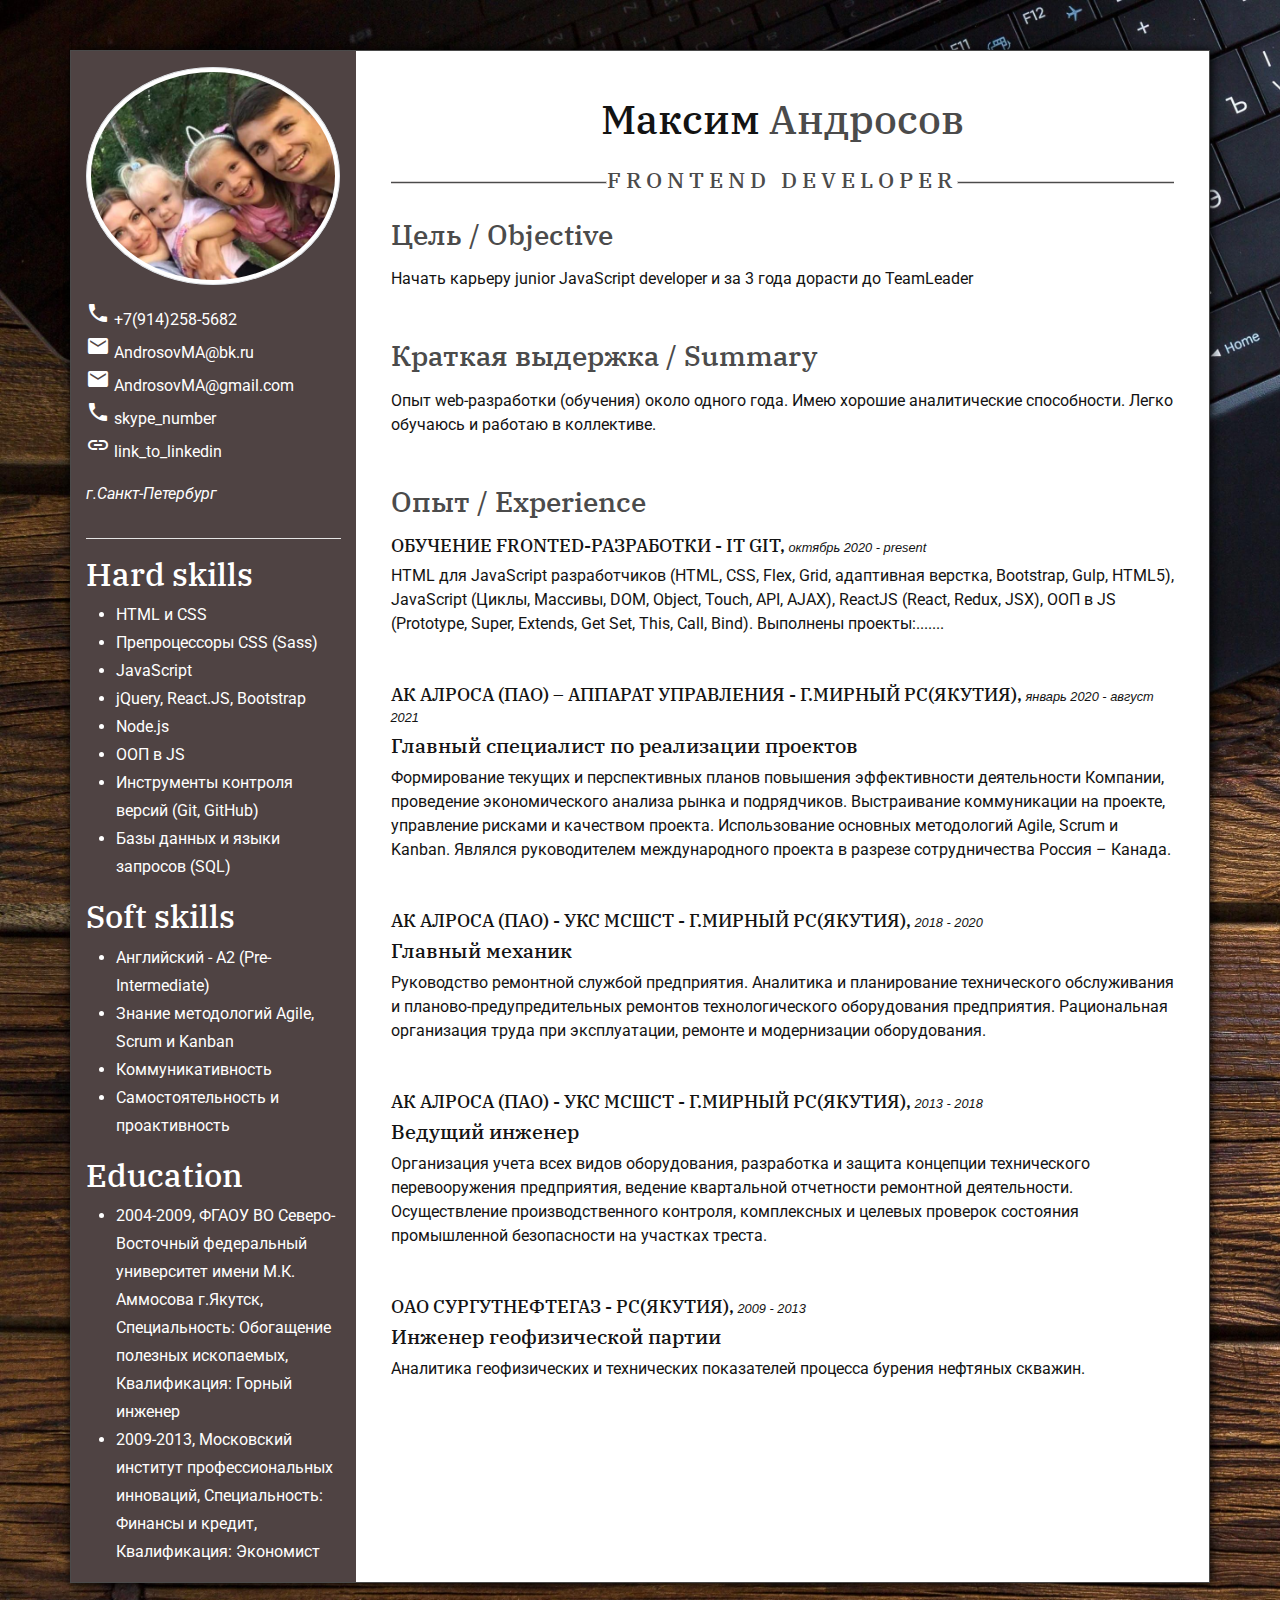
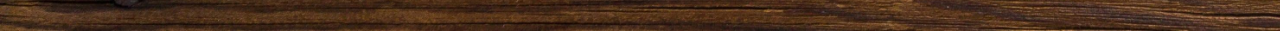
==== index.html @ aaf43155 "CV_ver1" ====
<!doctype html>
<html lang="ru">

<head>
    <!-- Required meta tags -->
    <meta charset="utf-8">
    <meta name="viewport" content="width=device-width, initial-scale=1, shrink-to-fit=no">

    <!-- Bootstrap CSS -->
    <link rel="stylesheet" href="./css/bootstrap.css">

    <link rel="preconnect" href="https://fonts.gstatic.com">
    <link
        href="https://fonts.googleapis.com/css2?family=IBM+Plex+Serif:wght@400;700&family=Roboto:ital,wght@0,400;0,700;1,400&display=swap"
        rel="stylesheet">

    <link rel="stylesheet" href="./css/style.css">

    <!-- =======Иконки для контактных данных======== -->
    <!-- https://www.youtube.com/watch?v=7cmmoMw9oxE -->
    <link rel="stylesheet" href="ttps://fonts.googleapis.com/icon?family=Material+Icons">

    <title>CV</title>
</head>

<body class="body-bg">
    <div class="container mb-5">
        <div class="row cv">
            <!-- =================================== -->
            <!--==== Левая часть сайта - колонка === -->
            <!-- =================================== -->
            <div class="col-lg-3 col-md-5 cv-left">
                <div class="row">
                    <!--==== Блок-фото === -->
                    <div class="photo-block col-lg-12 col-md-12 col-sm-6 col-xs-12">
                        <img src="" id="my-photo" alt="my photo" class="img-thumbnail rounded-circle mt-3 mb-3">
                        <ul class="contacts-block text-left"></ul>
                        <div class="address"></div>
                    </div>
                    <!--==== Блок-Skills === -->
                    <div class="col-lg-12 col-md-12 col-sm-6 skill">
                        <hr class="bg-white d-sm-none d-md-block">
                        <section class="mt-3">
                            <h2>Hard skills</h2>
                            <ul class="skills-list"> </ul>
                        </section>
                        <section class="mt-3">
                            <h2>Soft skills</h2>
                            <ul class="skills-list2"> </ul>
                        </section>
                    </div>
                    <!--==== Блок-Education === -->
                    <div class="col-lg-12 col-md-12 col-sm-12 Education">
                        <hr class="bg-white d-none d-sm-block d-md-none d-lg-none">
                        <section>
                            <h2>Education</h2>
                            <ul class="education-list"></ul>
                        </section>
                    </div>
                    <!--==== Блок-Achievements === -->
                    <!-- <div class="col-lg-12 Achievements">
                        <section>
                            <h2>Achievements</h2>
                            <ul class="achievements-list"></ul>
                        </section>
                    </div> -->
                </div>
            </div>

            <!-- ============================ -->
            <!--==== Правое поле -колонка === -->
            <!-- ============================ -->
            <div class="col-lg-9 col-md-7 cv-right">
                <article>
                    <header>
                        <h1 id="my-name" class="text-center cv-header mt-4 mb-4"> </h1>
                        <h2 id="job-title" class="job-title text-center lines color-grey mb-4"></h2>
                    </header>
                    <h3 class="mb-3 profile color-grey">Цель / Objective</h3>
                    <p class="mb-5 profile-data"></p>
                    <h3 class="mb-3 profile color-grey">Краткая выдержка / Summary</h3>
                    <p class="mb-5 summary"></p>
                    <h3 class="mb-3 experience color-grey">Опыт / Experience</h3>
                    <div class="experience-list"></div>
                </article>
            </div>
        </div>
    </div>

    <script src="./js/jquery-3.5.1.min.js"></script>
    <script src="./js/bootstrap.js"></script>
    <script src="js/data.js"></script>
    <script src="js/experience.js"></script>
    <script src="js/app.js"></script>
</body>

</html>
---- css/style.css ----
body{font-size:16px;font-family:Roboto,sans-serif}.body-bg{background-image:url(../images/wp1828962.jpeg);background-size:cover}.cv{margin-top:50px;border:1px solid #4b4b4b;box-shadow:1px 1px 10px #000}.cv-left{background:#4f4343;min-height:30vh;color:#fff}.cv-right{background:#fff;min-height:30vh;color:#131313}.color-grey{color:#4b4b4b}.company-name,.cv-header,.experience,.profile,h1,h2,h3,h4,h5,h6{font-family:IBM Plex Serif,serif}.cv-left a{color:#fff}.cv-left ul{line-height:175%;padding-left:30px}.cv-left ul.contacts-block{list-style-type:none;padding-left:0}.cv-left .address{font-style:italic}article{padding:20px}.company-name{font-size:1.1rem;text-transform:uppercase}.company-name i{font-size:.8rem;font-family:Arial,sans-serif;text-transform:none}.job-title{font-size:1.4rem;text-transform:uppercase;letter-spacing:5px}.lines{overflow:hidden}.lines:after,.lines:before{content:"";display:inline-block;box-sizing:border-box;width:100%;height:3px;background:#4b4b4b;border:1px solid #d5d2d2;vertical-align:middle}.lines:before{margin-left:-100%}.lines:after{margin-right:-100%}@media (max-width:991.98px){.cv-left h1,.cv-left h2,.cv-left h3,.cv-left h4{font-size:1.3rem}.cv-left ul{line-height:150%;padding-left:25px}.material-icons{margin-left:15%}}@media (max-width:767px){.material-icons{margin-left:2%}}@media (max-width:575.98px){.cv{margin-top:0}.photo-block img{display:block;max-width:50%;margin:20px auto}.contacts-block{margin:auto}.material-icons{margin-left:0}}.material-icons{font-family:Material Icons;margin-right:auto;font-weight:400;font-size:18px;line-height:1;display:inline-block}@font-face{font-family:Material Icons;src:url(https://fonts.gstatic.com/s/materialicons/v81/flUhRq6tzZclQEJ-Vdg-IuiaDsNc.woff2) format("woff2")}
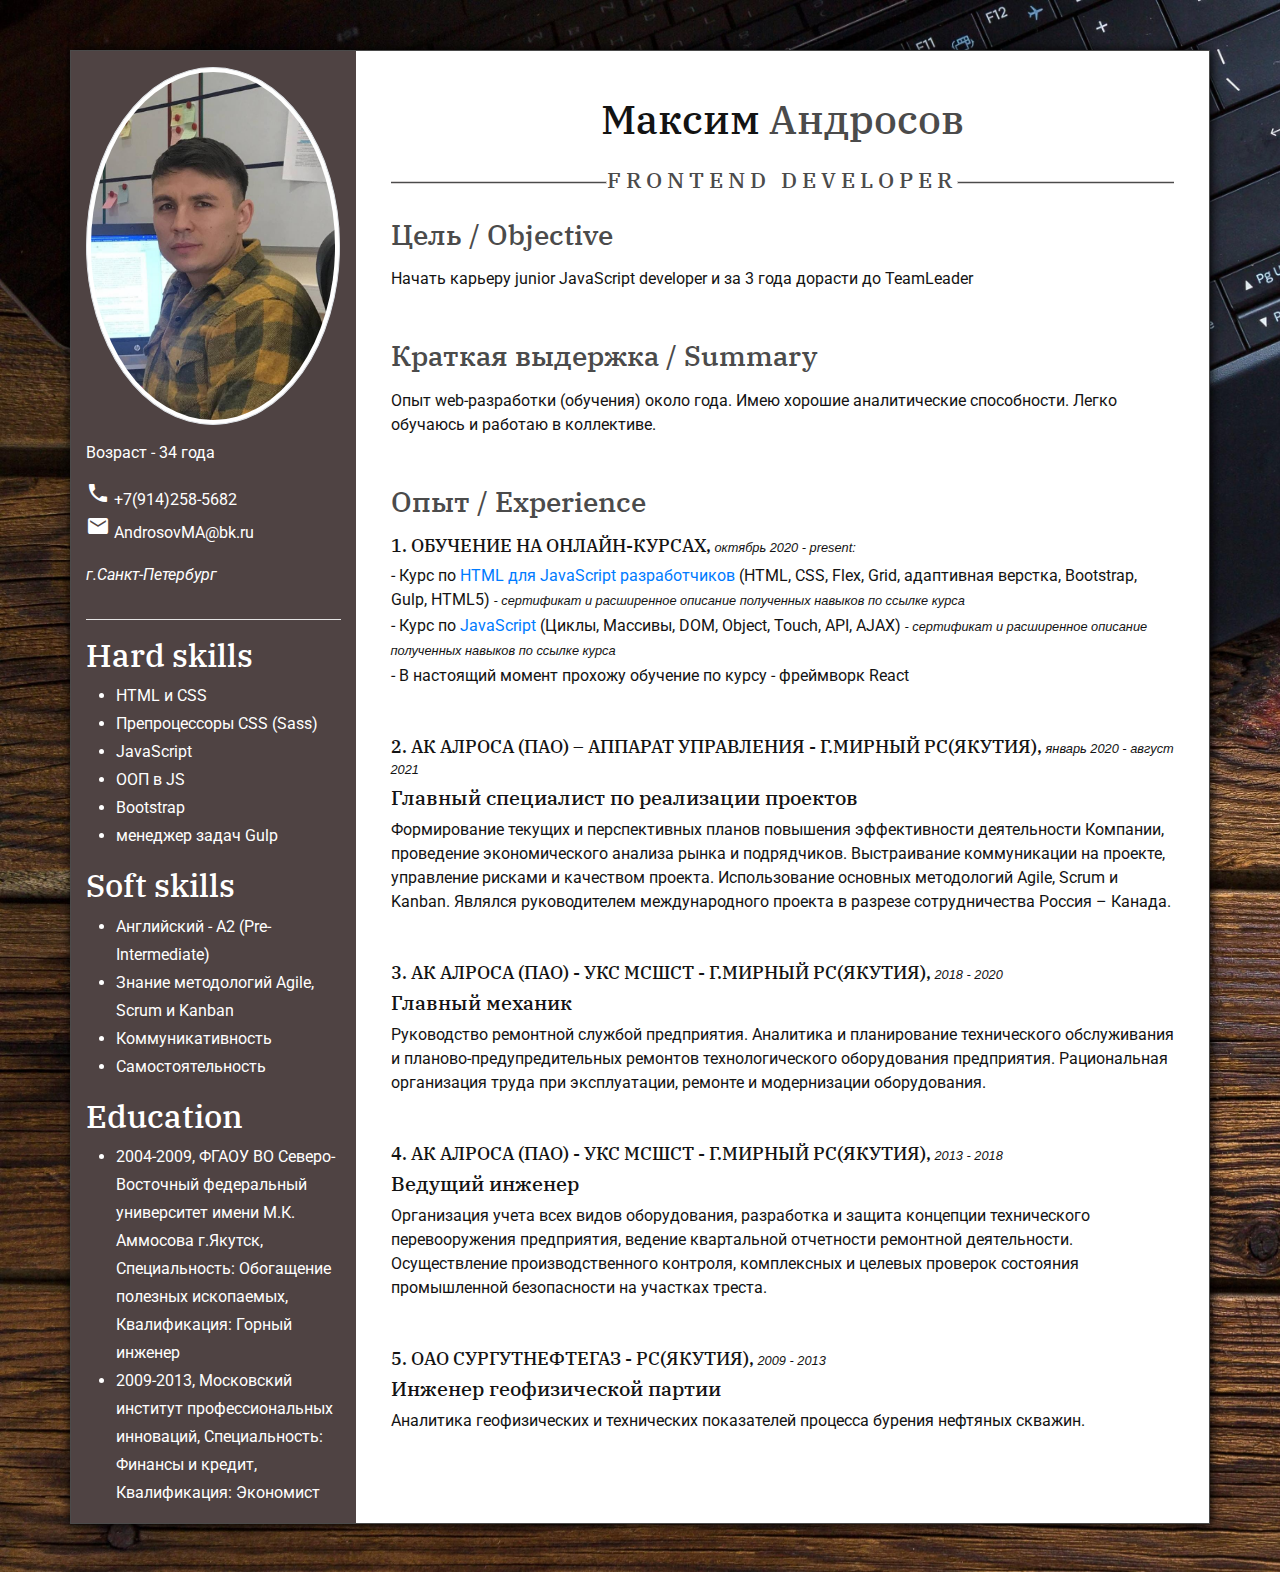
==== commit ece43576: "VC_ver2" ====
--- a/index.html
+++ b/index.html
@@ -20,7 +20,7 @@
     <!-- https://www.youtube.com/watch?v=7cmmoMw9oxE -->
     <link rel="stylesheet" href="ttps://fonts.googleapis.com/icon?family=Material+Icons">
 
-    <title>CV</title>
+    <title>Resume</title>
 </head>
 
 <body class="body-bg">
@@ -34,6 +34,7 @@
                     <!--==== Блок-фото === -->
                     <div class="photo-block col-lg-12 col-md-12 col-sm-6 col-xs-12">
                         <img src="" id="my-photo" alt="my photo" class="img-thumbnail rounded-circle mt-3 mb-3">
+                        <div class="age"></div>
                         <ul class="contacts-block text-left"></ul>
                         <div class="address"></div>
                     </div>
@@ -81,6 +82,21 @@
                     <h3 class="mb-3 profile color-grey">Краткая выдержка / Summary</h3>
                     <p class="mb-5 summary"></p>
                     <h3 class="mb-3 experience color-grey">Опыт / Experience</h3>
+
+                    <div section class="mb-5">
+                        <h4 class="company-name mb-2">1. Обучение на онлайн-курсах, <i>октябрь 2020 - present:</i></h4>
+                        <p class="exper"> - Курс по <a href="./hard_skills_html.html">HTML для JavaScript
+                                разработчиков</a> (HTML, CSS, Flex, Grid, адаптивная верстка, Bootstrap, Gulp, HTML5)
+                            <i class="i_a"> - сертификат и расширенное описание полученных навыков по ссылке курса</i>
+                        </p>
+                        <p class="exper"> - Курс по <a href="./hard_skills_js.html">JavaScript </a> (Циклы, Массивы,
+                            DOM, Object, Touch, API, AJAX) <i class="i_a"> -
+                                сертификат и расширенное описание полученных навыков по ссылке курса</i>
+                        </p>
+                        <p class="exper"> - В настоящий момент прохожу обучение по курсу - фреймворк React</p>
+                        <p></p>
+                    </div>
+
                     <div class="experience-list"></div>
                 </article>
             </div>
--- a/css/style.css
+++ b/css/style.css
@@ -1 +1 @@
-body{font-size:16px;font-family:Roboto,sans-serif}.body-bg{background-image:url(../images/wp1828962.jpeg);background-size:cover}.cv{margin-top:50px;border:1px solid #4b4b4b;box-shadow:1px 1px 10px #000}.cv-left{background:#4f4343;min-height:30vh;color:#fff}.cv-right{background:#fff;min-height:30vh;color:#131313}.color-grey{color:#4b4b4b}.company-name,.cv-header,.experience,.profile,h1,h2,h3,h4,h5,h6{font-family:IBM Plex Serif,serif}.cv-left a{color:#fff}.cv-left ul{line-height:175%;padding-left:30px}.cv-left ul.contacts-block{list-style-type:none;padding-left:0}.cv-left .address{font-style:italic}article{padding:20px}.company-name{font-size:1.1rem;text-transform:uppercase}.company-name i{font-size:.8rem;font-family:Arial,sans-serif;text-transform:none}.job-title{font-size:1.4rem;text-transform:uppercase;letter-spacing:5px}.lines{overflow:hidden}.lines:after,.lines:before{content:"";display:inline-block;box-sizing:border-box;width:100%;height:3px;background:#4b4b4b;border:1px solid #d5d2d2;vertical-align:middle}.lines:before{margin-left:-100%}.lines:after{margin-right:-100%}@media (max-width:991.98px){.cv-left h1,.cv-left h2,.cv-left h3,.cv-left h4{font-size:1.3rem}.cv-left ul{line-height:150%;padding-left:25px}.material-icons{margin-left:15%}}@media (max-width:767px){.material-icons{margin-left:2%}}@media (max-width:575.98px){.cv{margin-top:0}.photo-block img{display:block;max-width:50%;margin:20px auto}.contacts-block{margin:auto}.material-icons{margin-left:0}}.material-icons{font-family:Material Icons;margin-right:auto;font-weight:400;font-size:18px;line-height:1;display:inline-block}@font-face{font-family:Material Icons;src:url(https://fonts.gstatic.com/s/materialicons/v81/flUhRq6tzZclQEJ-Vdg-IuiaDsNc.woff2) format("woff2")}+body{font-size:16px;font-family:Roboto,sans-serif}.body-bg{background-image:url(../images/wp1828962.jpeg);background-size:cover}.exper{margin-bottom:2px}.cv{margin-top:50px;border:1px solid #4b4b4b;box-shadow:1px 1px 10px #000}.cv-left{background:#4f4343;min-height:30vh;color:#fff}.cv-right{background:#fff;min-height:30vh;color:#131313}.color-grey{color:#4b4b4b}.company-name,.cv-header,.experience,.profile,h1,h2,h3,h4,h5,h6{font-family:IBM Plex Serif,serif}.cv-left a{color:#fff}.cv-left ul{line-height:175%;padding-left:30px}.cv-left ul.contacts-block{list-style-type:none;padding-left:0}.cv-left .address{font-style:italic}article{padding:20px}.company-name{font-size:1.1rem;text-transform:uppercase}.company-name i,.i_a{font-size:.8rem;font-family:Arial,sans-serif;text-transform:none}.job-title{font-size:1.4rem;text-transform:uppercase;letter-spacing:5px}.lines{overflow:hidden}.lines:after,.lines:before{content:"";display:inline-block;box-sizing:border-box;width:100%;height:3px;background:#4b4b4b;border:1px solid #d5d2d2;vertical-align:middle}.lines:before{margin-left:-100%}.lines:after{margin-right:-100%}@media (max-width:991.98px){.cv-left h1,.cv-left h2,.cv-left h3,.cv-left h4{font-size:1.3rem}.cv-left ul{line-height:150%;padding-left:25px}.material-icons{margin-left:15%}}@media (max-width:767px){.material-icons{margin-left:2%}}@media (max-width:575.98px){.cv{margin-top:0}.photo-block img{display:block;max-width:50%;margin:20px auto}.contacts-block{margin:auto}.material-icons{margin-left:0}}.material-icons{font-family:Material Icons;margin-right:auto;font-weight:400;font-size:18px;line-height:1;display:inline-block}@font-face{font-family:Material Icons;src:url(https://fonts.gstatic.com/s/materialicons/v81/flUhRq6tzZclQEJ-Vdg-IuiaDsNc.woff2) format("woff2")}.img_cv{display:block;max-width:100%;margin:5px auto}.p_cv{margin-top:2px;margin-bottom:2px}.back{font-size:18px}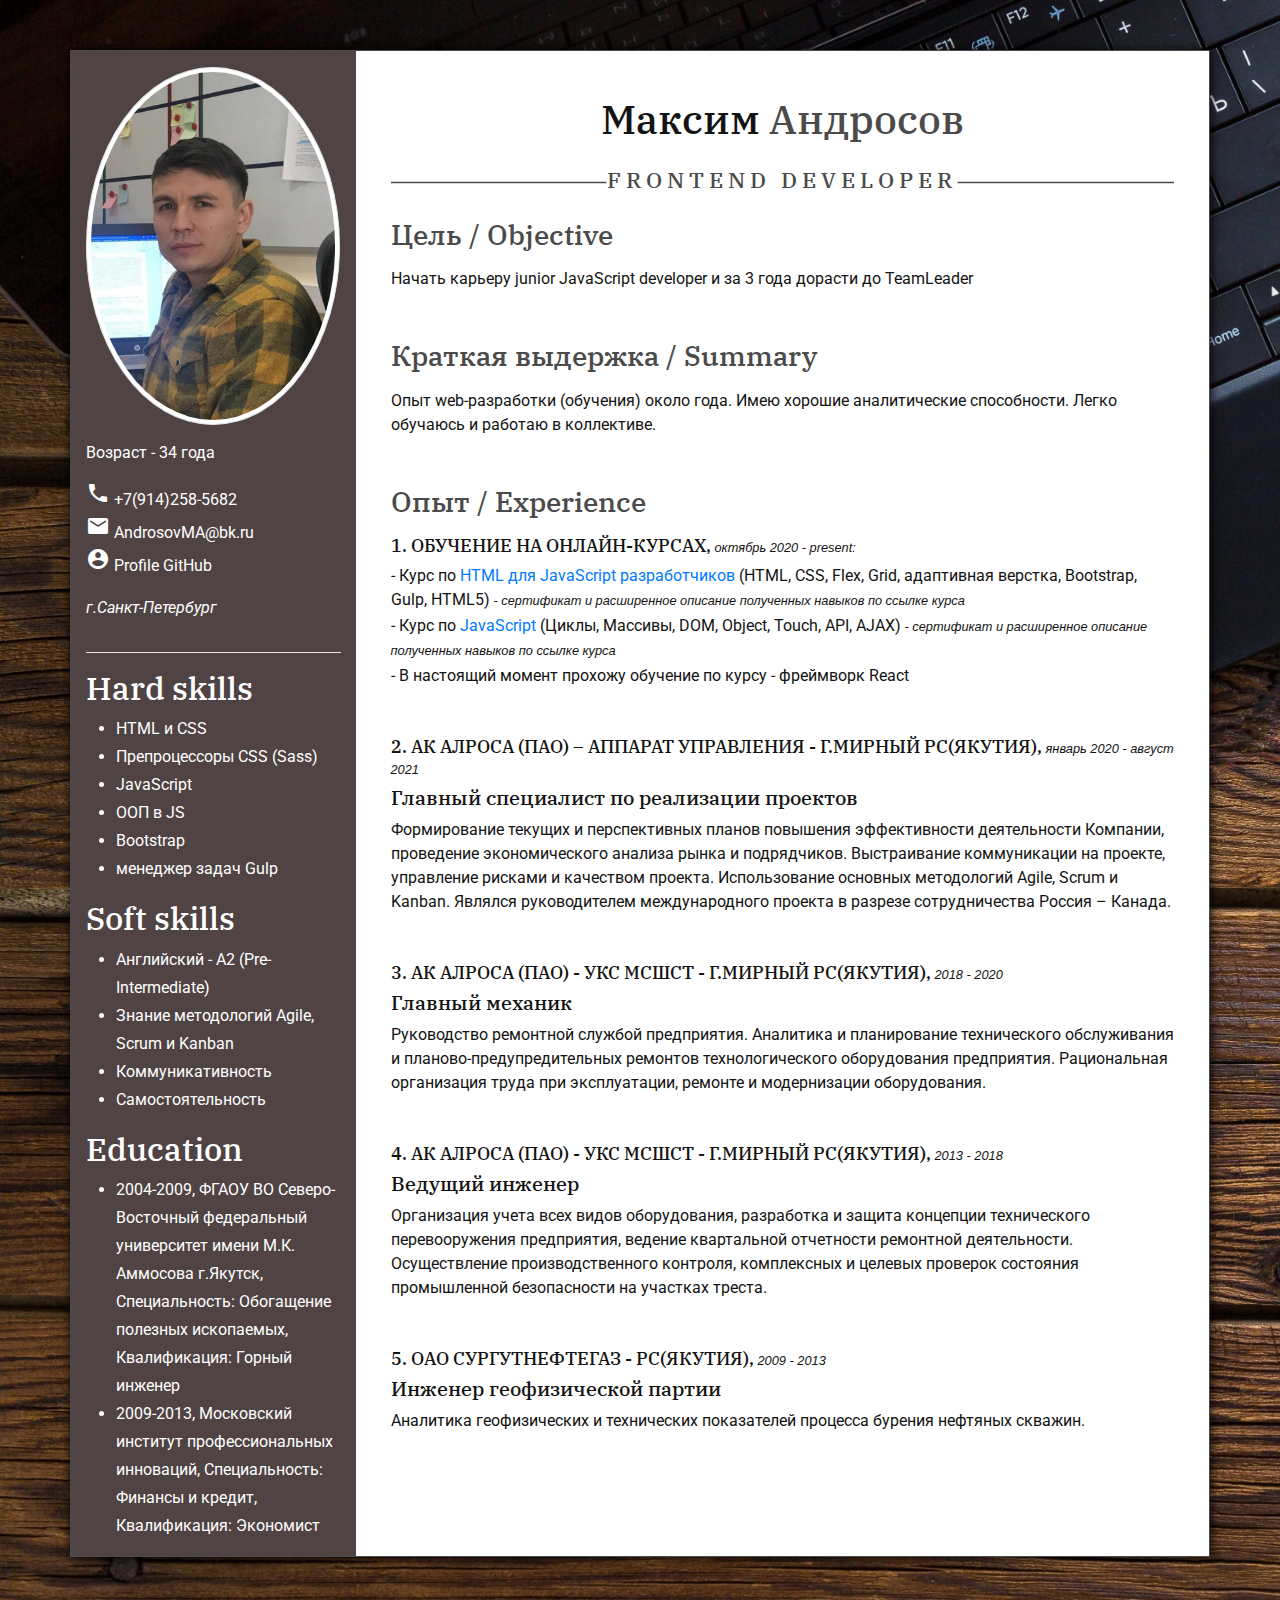
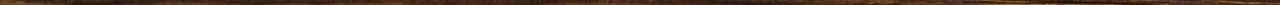
==== commit 0845c7e4: "ver_3" ====
--- a/index.html
+++ b/index.html
@@ -18,7 +18,7 @@
 
     <!-- =======Иконки для контактных данных======== -->
     <!-- https://www.youtube.com/watch?v=7cmmoMw9oxE -->
-    <link rel="stylesheet" href="ttps://fonts.googleapis.com/icon?family=Material+Icons">
+    <link rel="stylesheet" href="https://fonts.googleapis.com/icon?family=Material+Icons">
 
     <title>Resume</title>
 </head>
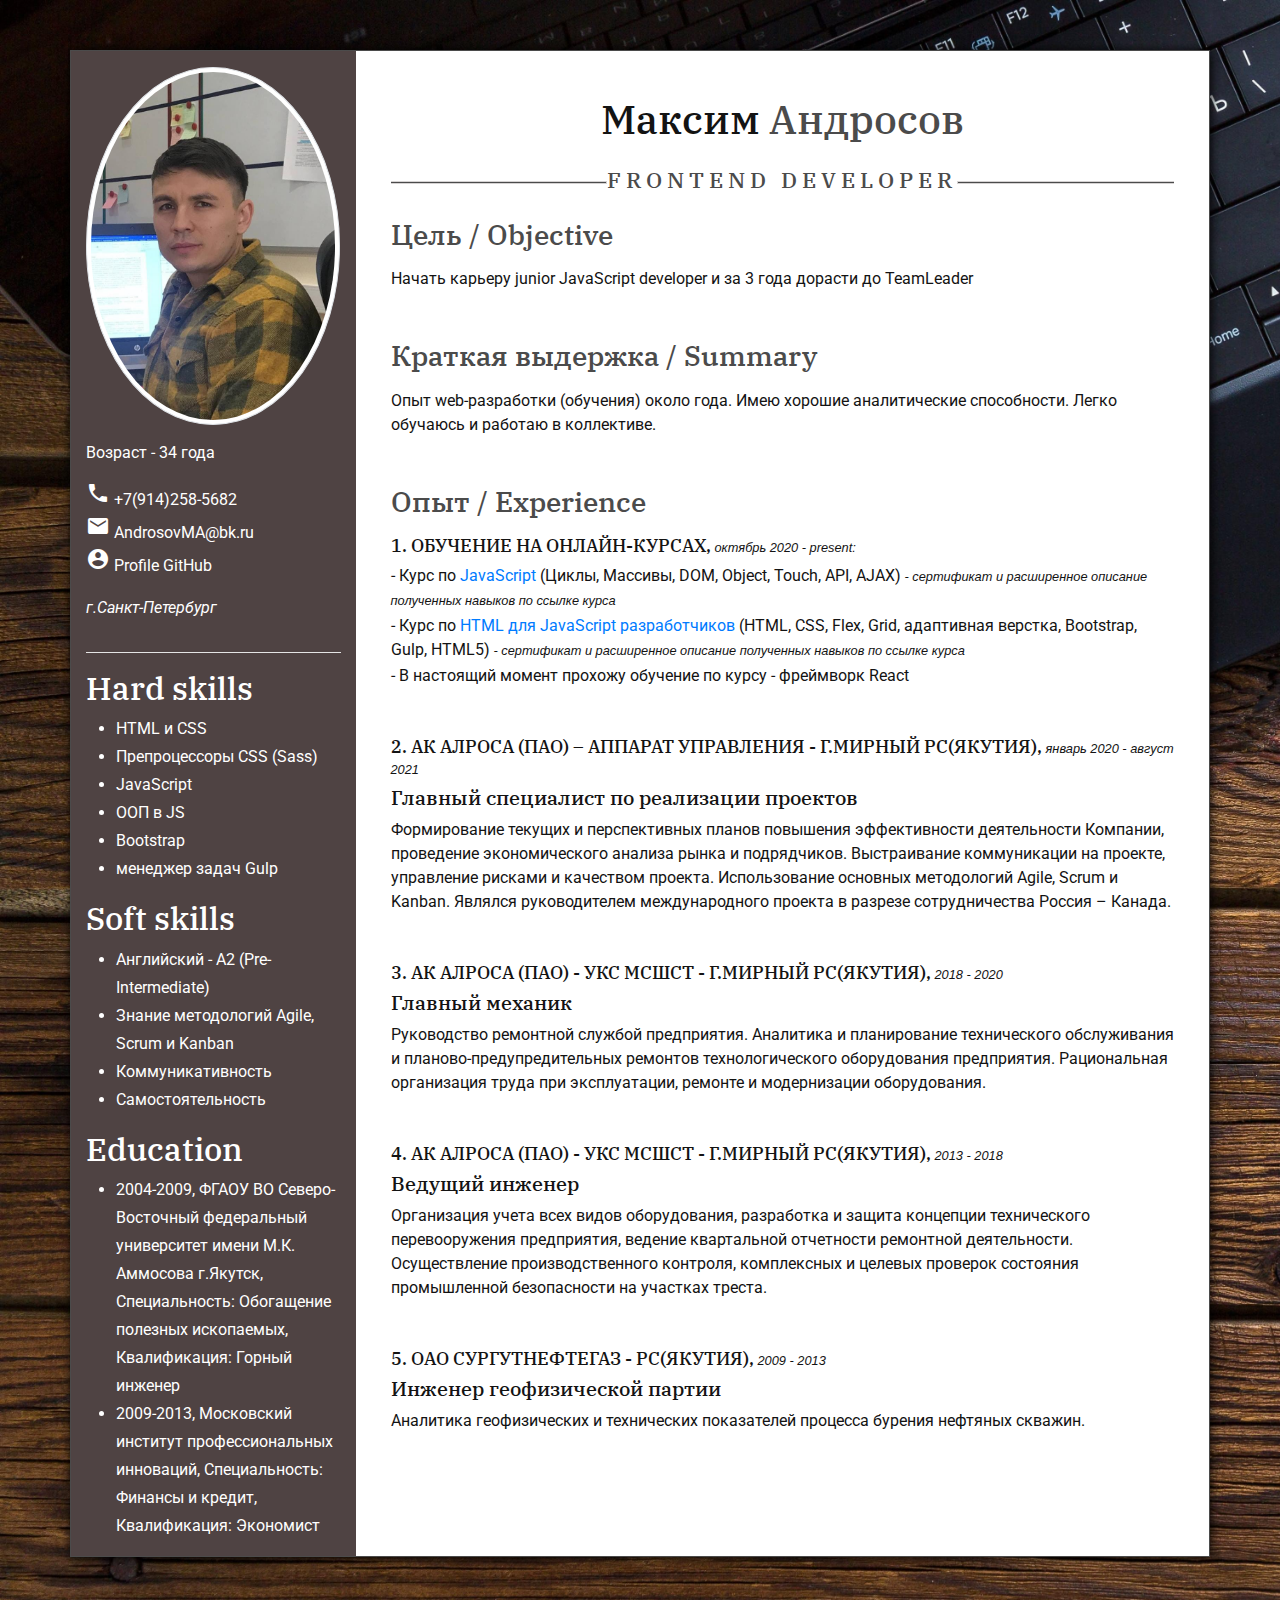
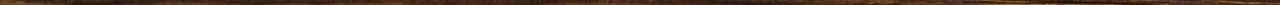
==== commit 7758b423: "fix bug" ====
--- a/index.html
+++ b/index.html
@@ -85,16 +85,17 @@
 
                     <div section class="mb-5">
                         <h4 class="company-name mb-2">1. Обучение на онлайн-курсах, <i>октябрь 2020 - present:</i></h4>
+
+                        <p class="exper"> - Курс по <a href="./hard_skills_js.html">JavaScript </a> (Циклы, Массивы,
+                            DOM, Object, Touch, API, AJAX) <i class="i_a"> -
+                                сертификат и расширенное описание полученных навыков по ссылке курса</i>
+                        </p>
                         <p class="exper"> - Курс по <a href="./hard_skills_html.html">HTML для JavaScript
                                 разработчиков</a> (HTML, CSS, Flex, Grid, адаптивная верстка, Bootstrap, Gulp, HTML5)
                             <i class="i_a"> - сертификат и расширенное описание полученных навыков по ссылке курса</i>
                         </p>
-                        <p class="exper"> - Курс по <a href="./hard_skills_js.html">JavaScript </a> (Циклы, Массивы,
-                            DOM, Object, Touch, API, AJAX) <i class="i_a"> -
-                                сертификат и расширенное описание полученных навыков по ссылке курса</i>
-                        </p>
+
                         <p class="exper"> - В настоящий момент прохожу обучение по курсу - фреймворк React</p>
-                        <p></p>
                     </div>
 
                     <div class="experience-list"></div>
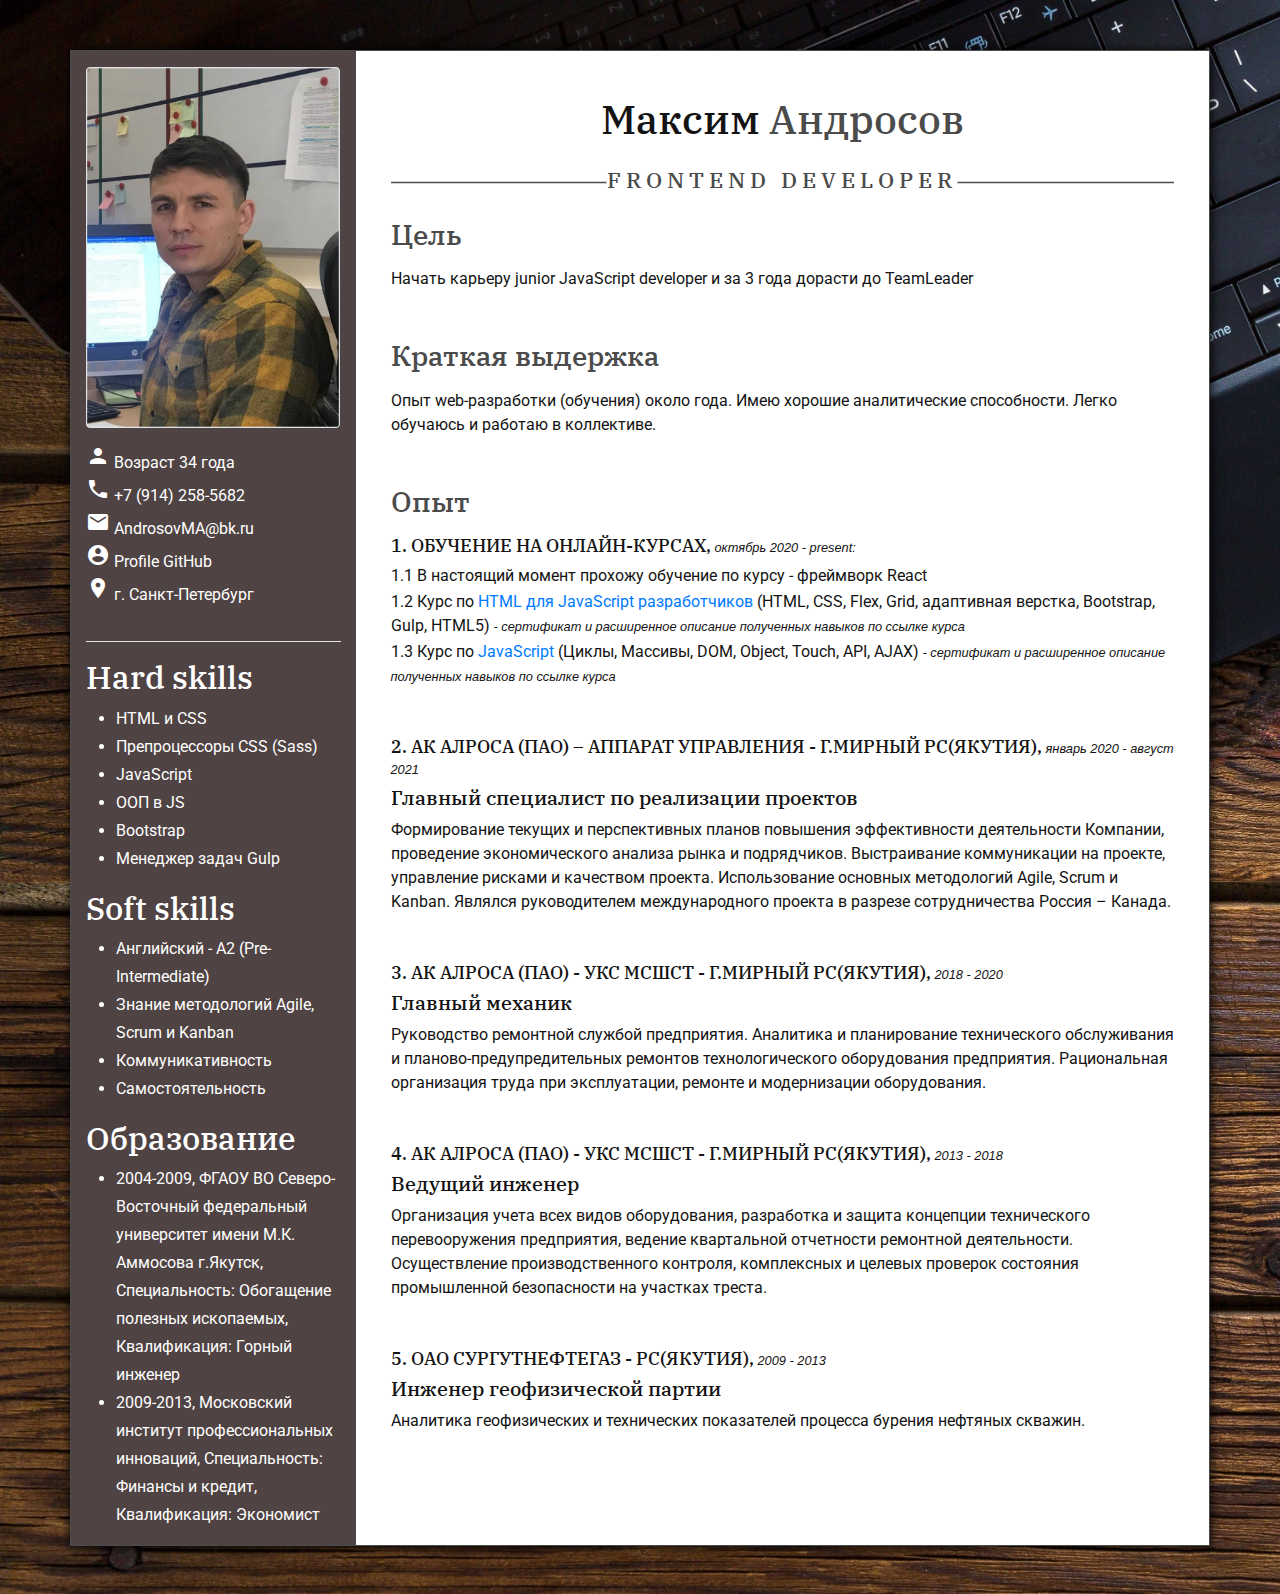
==== commit 7e24b2e3: "ver_4" ====
--- a/index.html
+++ b/index.html
@@ -33,10 +33,10 @@
                 <div class="row">
                     <!--==== Блок-фото === -->
                     <div class="photo-block col-lg-12 col-md-12 col-sm-6 col-xs-12">
-                        <img src="" id="my-photo" alt="my photo" class="img-thumbnail rounded-circle mt-3 mb-3">
-                        <div class="age"></div>
+                        <img src="" id="my-photo" alt="my photo" class="img-thumbnail mt-3 mb-3">
                         <ul class="contacts-block text-left"></ul>
-                        <div class="address"></div>
+
+
                     </div>
                     <!--==== Блок-Skills === -->
                     <div class="col-lg-12 col-md-12 col-sm-6 skill">
@@ -54,7 +54,7 @@
                     <div class="col-lg-12 col-md-12 col-sm-12 Education">
                         <hr class="bg-white d-none d-sm-block d-md-none d-lg-none">
                         <section>
-                            <h2>Education</h2>
+                            <h2>Образование</h2>
                             <ul class="education-list"></ul>
                         </section>
                     </div>
@@ -77,25 +77,25 @@
                         <h1 id="my-name" class="text-center cv-header mt-4 mb-4"> </h1>
                         <h2 id="job-title" class="job-title text-center lines color-grey mb-4"></h2>
                     </header>
-                    <h3 class="mb-3 profile color-grey">Цель / Objective</h3>
+                    <h3 class="mb-3 profile color-grey">Цель</h3>
                     <p class="mb-5 profile-data"></p>
-                    <h3 class="mb-3 profile color-grey">Краткая выдержка / Summary</h3>
+                    <h3 class="mb-3 profile color-grey">Краткая выдержка</h3>
                     <p class="mb-5 summary"></p>
-                    <h3 class="mb-3 experience color-grey">Опыт / Experience</h3>
+                    <h3 class="mb-3 experience color-grey">Опыт</h3>
 
                     <div section class="mb-5">
                         <h4 class="company-name mb-2">1. Обучение на онлайн-курсах, <i>октябрь 2020 - present:</i></h4>
+                        <p class="exper"> 1.1 В настоящий момент прохожу обучение по курсу - фреймворк React</p>
 
-                        <p class="exper"> - Курс по <a href="./hard_skills_js.html">JavaScript </a> (Циклы, Массивы,
+                        <p class="exper"> 1.2 Курс по <a href="./hard_skills_html.html">HTML для JavaScript
+                                разработчиков</a> (HTML, CSS, Flex, Grid, адаптивная верстка, Bootstrap, Gulp, HTML5)
+                            <i class="i_a"> - сертификат и расширенное описание полученных навыков по ссылке курса</i>
+                        </p>
+                        <p class="exper"> 1.3 Курс по <a href="./hard_skills_js.html">JavaScript </a> (Циклы, Массивы,
                             DOM, Object, Touch, API, AJAX) <i class="i_a"> -
                                 сертификат и расширенное описание полученных навыков по ссылке курса</i>
                         </p>
-                        <p class="exper"> - Курс по <a href="./hard_skills_html.html">HTML для JavaScript
-                                разработчиков</a> (HTML, CSS, Flex, Grid, адаптивная верстка, Bootstrap, Gulp, HTML5)
-                            <i class="i_a"> - сертификат и расширенное описание полученных навыков по ссылке курса</i>
-                        </p>
 
-                        <p class="exper"> - В настоящий момент прохожу обучение по курсу - фреймворк React</p>
                     </div>
 
                     <div class="experience-list"></div>
--- a/css/style.css
+++ b/css/style.css
@@ -1 +1 @@
-body{font-size:16px;font-family:Roboto,sans-serif}.body-bg{background-image:url(../images/wp1828962.jpeg);background-size:cover}.exper{margin-bottom:2px}.cv{margin-top:50px;border:1px solid #4b4b4b;box-shadow:1px 1px 10px #000}.cv-left{background:#4f4343;min-height:30vh;color:#fff}.cv-right{background:#fff;min-height:30vh;color:#131313}.color-grey{color:#4b4b4b}.company-name,.cv-header,.experience,.profile,h1,h2,h3,h4,h5,h6{font-family:IBM Plex Serif,serif}.cv-left a{color:#fff}.cv-left ul{line-height:175%;padding-left:30px}.cv-left ul.contacts-block{list-style-type:none;padding-left:0}.cv-left .address{font-style:italic}article{padding:20px}.company-name{font-size:1.1rem;text-transform:uppercase}.company-name i,.i_a{font-size:.8rem;font-family:Arial,sans-serif;text-transform:none}.job-title{font-size:1.4rem;text-transform:uppercase;letter-spacing:5px}.lines{overflow:hidden}.lines:after,.lines:before{content:"";display:inline-block;box-sizing:border-box;width:100%;height:3px;background:#4b4b4b;border:1px solid #d5d2d2;vertical-align:middle}.lines:before{margin-left:-100%}.lines:after{margin-right:-100%}@media (max-width:991.98px){.cv-left h1,.cv-left h2,.cv-left h3,.cv-left h4{font-size:1.3rem}.cv-left ul{line-height:150%;padding-left:25px}.material-icons{margin-left:15%}}@media (max-width:767px){.material-icons{margin-left:2%}}@media (max-width:575.98px){.cv{margin-top:0}.photo-block img{display:block;max-width:50%;margin:20px auto}.contacts-block{margin:auto}.material-icons{margin-left:0}}.material-icons{font-family:Material Icons;margin-right:auto;font-weight:400;font-size:18px;line-height:1;display:inline-block}@font-face{font-family:Material Icons;src:url(https://fonts.gstatic.com/s/materialicons/v81/flUhRq6tzZclQEJ-Vdg-IuiaDsNc.woff2) format("woff2")}.img_cv{display:block;max-width:100%;margin:5px auto}.p_cv{margin-top:2px;margin-bottom:2px}.back{font-size:18px}+body{font-size:16px;font-family:Roboto,sans-serif}.body-bg{background-image:url(../images/wp1828962.jpeg);background-size:cover}.exper{margin-bottom:2px}.cv{margin-top:50px;border:1px solid #4b4b4b;box-shadow:1px 1px 10px #000}.cv-left{background:#4f4343;min-height:30vh;color:#fff}.cv-right{background:#fff;min-height:30vh;color:#131313}.color-grey{color:#4b4b4b}.company-name,.cv-header,.experience,.profile,h1,h2,h3,h4,h5,h6{font-family:IBM Plex Serif,serif}.cv-left a{color:#fff}.cv-left ul{line-height:175%;padding-left:30px}.cv-left ul.contacts-block{list-style-type:none;padding-left:0}.cv-left .address{font-style:italic}article{padding:20px}.company-name{font-size:1.1rem;text-transform:uppercase}.company-name i,.i_a{font-size:.8rem;font-family:Arial,sans-serif;text-transform:none}.job-title{font-size:1.4rem;text-transform:uppercase;letter-spacing:5px}.lines{overflow:hidden}.lines:after,.lines:before{content:"";display:inline-block;box-sizing:border-box;width:100%;height:3px;background:#4b4b4b;border:1px solid #d5d2d2;vertical-align:middle}.lines:before{margin-left:-100%}.lines:after{margin-right:-100%}@media (max-width:991.98px){.cv-left h1,.cv-left h2,.cv-left h3,.cv-left h4{font-size:1.3rem}.cv-left ul{line-height:150%;padding-left:25px}.material-icons{margin-left:15%}}@media (max-width:767px){.material-icons{margin-left:2%}}@media (max-width:575.98px){.cv{margin-top:0}.photo-block img{display:block;max-width:50%;margin:20px auto}.contacts-block{margin:auto}.material-icons{margin-left:0}}.material-icons{font-family:Material Icons;margin-right:auto;font-weight:400;font-size:18px;line-height:1;display:inline-block}@font-face{font-family:Material Icons;src:url(https://fonts.gstatic.com/s/materialicons/v81/flUhRq6tzZclQEJ-Vdg-IuiaDsNc.woff2) format("woff2")}.img_cv{display:block;max-width:100%;margin:5px auto}.p_cv{margin-top:2px;margin-bottom:2px}.back{font-size:18px}.img-thumbnail{padding:.01rem;background-color:#fff;border:1px solid #dee2e6;border-radius:.25rem}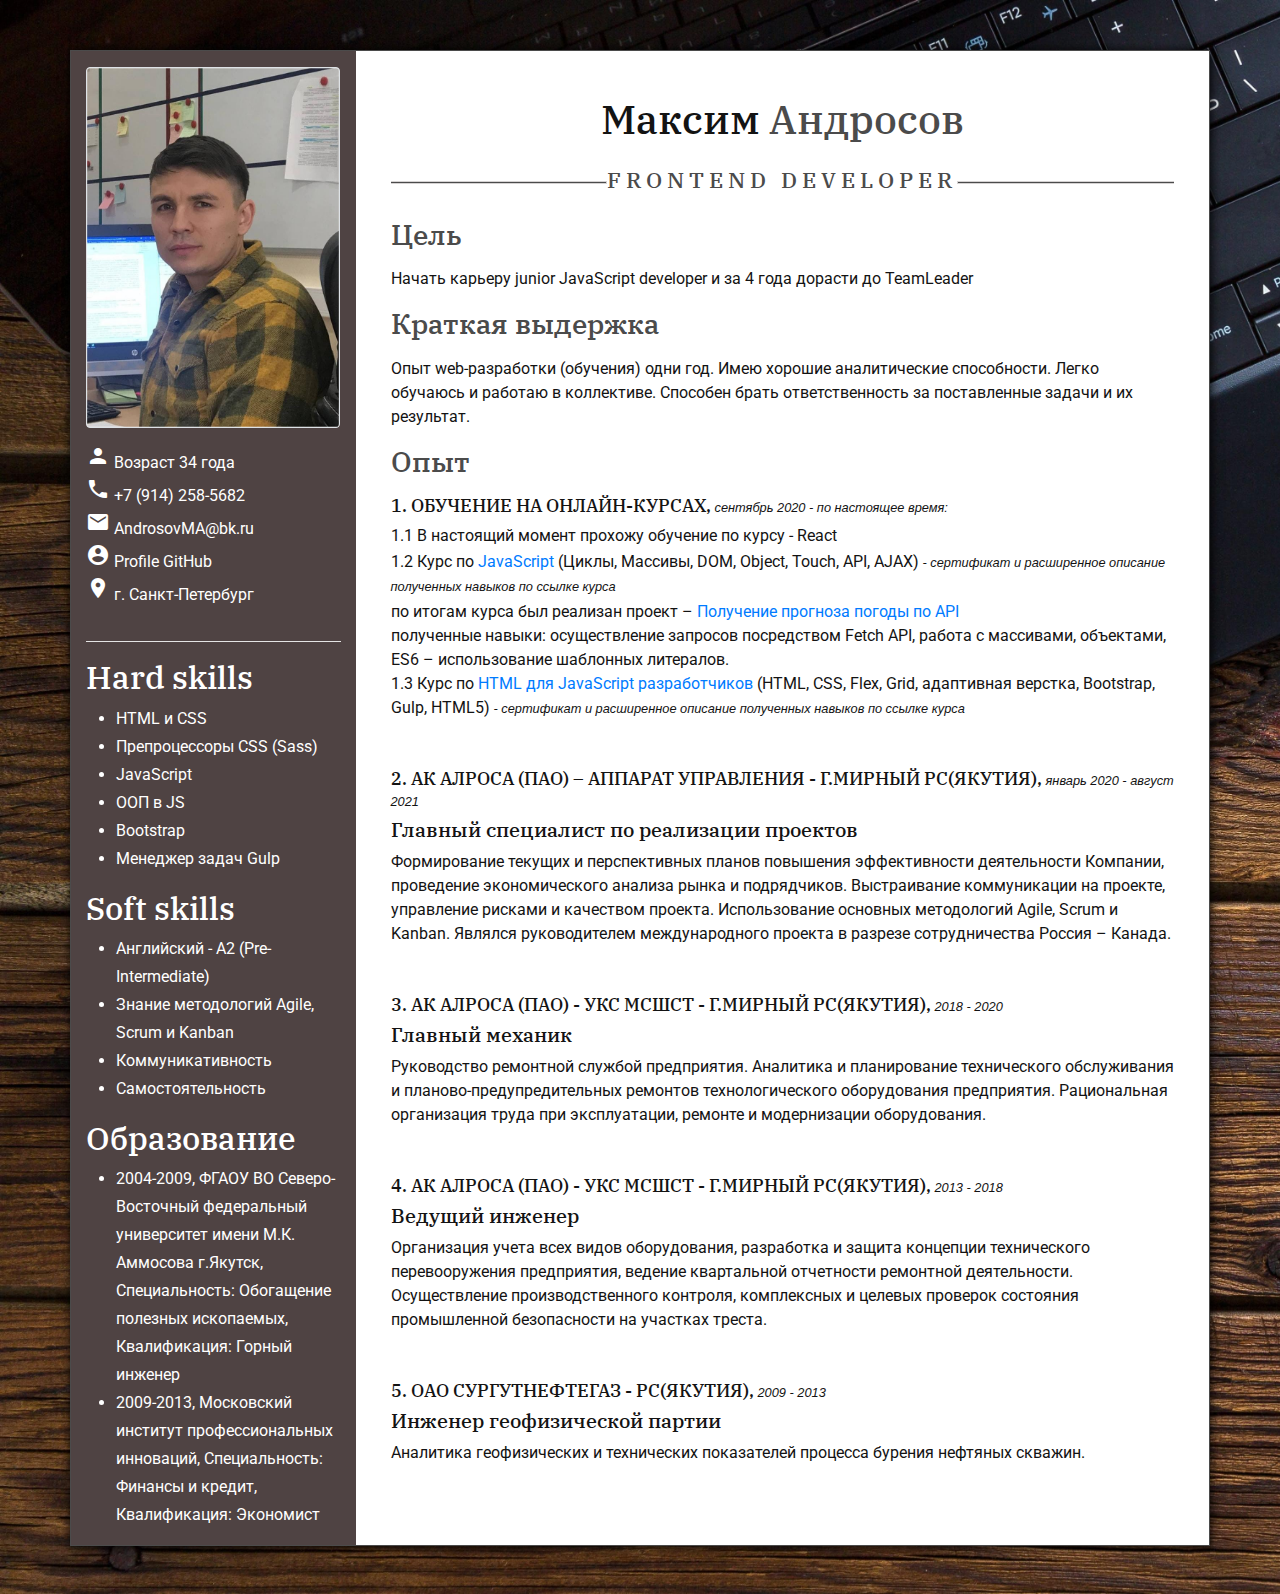
==== commit 9e59d760: "ver_4_1" ====
--- a/index.html
+++ b/index.html
@@ -78,24 +78,30 @@
                         <h2 id="job-title" class="job-title text-center lines color-grey mb-4"></h2>
                     </header>
                     <h3 class="mb-3 profile color-grey">Цель</h3>
-                    <p class="mb-5 profile-data"></p>
+                    <p class="mb-3 profile-data" id="profile-data"></p>
                     <h3 class="mb-3 profile color-grey">Краткая выдержка</h3>
-                    <p class="mb-5 summary"></p>
+                    <p class="mb-3 summary" id="summary"></p>
                     <h3 class="mb-3 experience color-grey">Опыт</h3>
 
                     <div section class="mb-5">
-                        <h4 class="company-name mb-2">1. Обучение на онлайн-курсах, <i>октябрь 2020 - present:</i></h4>
-                        <p class="exper"> 1.1 В настоящий момент прохожу обучение по курсу - фреймворк React</p>
+                        <h4 class="company-name mb-2">1. Обучение на онлайн-курсах, <i>сентябрь 2020 - по настоящее
+                                время:</i></h4>
+                        <p class="exper"> 1.1 В настоящий момент прохожу обучение по курсу - React</p>
 
-                        <p class="exper"> 1.2 Курс по <a href="./hard_skills_html.html">HTML для JavaScript
+                        <p class="exper"> 1.2 Курс по <a href="./hard_skills_js.html">JavaScript </a> (Циклы, Массивы,
+                            DOM, Object, Touch, API, AJAX) <i class="i_a"> -
+                                сертификат и расширенное описание полученных навыков по ссылке курса</i>
+                        </p>
+                        <div>по итогам курса был реализан проект – <a href="http://weather-api-androsov.tk/">Получение
+                                прогноза
+                                погоды по API</a></div>
+                        <div>полученные навыки: осуществление запросов посредством Fetch API, работа с массивами,
+                            объектами, ES6 – использование шаблонных литералов. </div>
+
+                        <p class="exper"> 1.3 Курс по <a href="./hard_skills_html.html">HTML для JavaScript
                                 разработчиков</a> (HTML, CSS, Flex, Grid, адаптивная верстка, Bootstrap, Gulp, HTML5)
                             <i class="i_a"> - сертификат и расширенное описание полученных навыков по ссылке курса</i>
                         </p>
-                        <p class="exper"> 1.3 Курс по <a href="./hard_skills_js.html">JavaScript </a> (Циклы, Массивы,
-                            DOM, Object, Touch, API, AJAX) <i class="i_a"> -
-                                сертификат и расширенное описание полученных навыков по ссылке курса</i>
-                        </p>
-
                     </div>
 
                     <div class="experience-list"></div>
